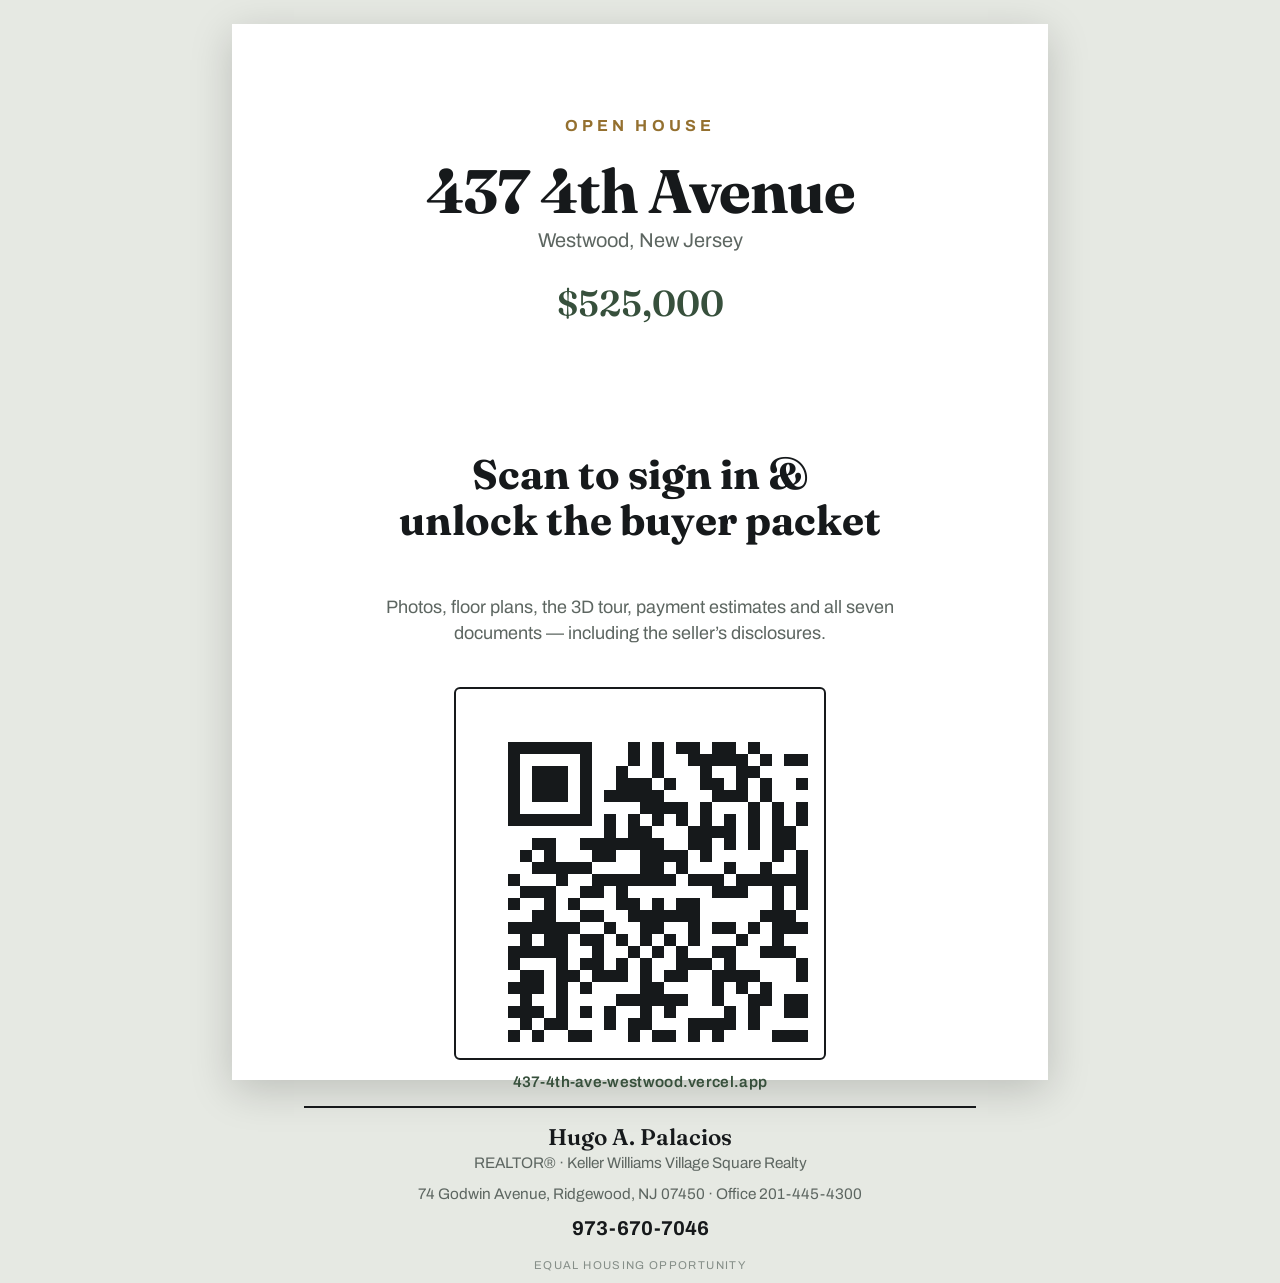
==== qr/437-open-house-sign.html @ 9fe9ed3f "Full agent identity, credentials, and a Spanish-language path - Agent section rebuilt: Keller Willia" ====
<!doctype html>
<html lang="en">
<head>
<meta charset="utf-8">
<title>Scan to Register &mdash; 437 4th Avenue</title>
<link rel="stylesheet" href="https://fonts.googleapis.com/css2?family=Archivo:wght@400;500;600;700&family=Fraunces:opsz,wght@9..144,600;9..144,700&display=swap">
<style>
  @page { size: letter portrait; margin: 0; }
  * { box-sizing: border-box; }
  body {
    margin: 0; background: #fff; color: #16191B;
    font-family: "Archivo", Helvetica, Arial, sans-serif;
    -webkit-print-color-adjust: exact; print-color-adjust: exact;
  }
  .sheet {
    width: 8.5in; height: 11in; margin: 0 auto; padding: .8in .75in .6in;
    display: flex; flex-direction: column; align-items: center; text-align: center;
  }
  .eyebrow { font-size: 12pt; font-weight: 700; letter-spacing: .26em; text-transform: uppercase; color: #94702F; }
  h1 { font-family: "Fraunces", Georgia, serif; font-size: 46pt; font-weight: 700; letter-spacing: -.02em; margin: .12in 0 0; line-height: 1; }
  .city { font-size: 15pt; color: #5D6661; margin-top: .07in; }
  .price { font-family: "Fraunces", Georgia, serif; font-size: 27pt; font-weight: 600; color: #37503C; margin-top: .1in; }
  .rule { width: 100%; height: 2px; background: #16191B; margin: .26in 0; }
  .cta { font-family: "Fraunces", Georgia, serif; font-size: 31pt; font-weight: 700; line-height: 1.1; }
  .sub { font-size: 13.5pt; color: #5D6661; margin-top: .1in; max-width: 5.6in; line-height: 1.45; }
  .qr { margin-top: .24in; padding: .17in; border: 2px solid #16191B; border-radius: 6px; background: #fff; }
  .qr svg { width: 3.5in; height: 3.5in; display: block; }
  .url { margin-top: .15in; font-size: 11.5pt; font-weight: 600; letter-spacing: .02em; color: #37503C; word-break: break-all; }
  .foot { margin-top: auto; width: 100%; border-top: 2px solid #16191B; padding-top: .16in; }
  .foot b { font-family: "Fraunces", Georgia, serif; font-size: 17pt; font-weight: 600; }
  .foot .line { font-size: 11.5pt; color: #5D6661; margin-top: .04in; }
  .foot .phone { font-size: 15pt; font-weight: 700; margin-top: .06in; }
  .eho { font-size: 8.5pt; letter-spacing: .12em; text-transform: uppercase; color: #858E88; margin-top: .12in; }
  @media screen { body { background: #E6E9E3; padding: 24px 0; } .sheet { background: #fff; box-shadow: 0 10px 40px rgba(0,0,0,.18); } }
</style>
</head>
<body>
  <div class="sheet">
    <p class="eyebrow">Open House</p>
    <h1>437 4th Avenue</h1>
    <p class="city">Westwood, New Jersey</p>
    <p class="price">$525,000</p>

    <div class="rule"></div>

    <p class="cta">Scan to sign in &amp;<br>unlock the buyer packet</p>
    <p class="sub">Photos, floor plans, the 3D tour, payment estimates and all seven
      documents &mdash; including the seller&rsquo;s disclosures.</p>

    <div class="qr"><svg xmlns="http://www.w3.org/2000/svg" width="564" height="564" class="segno"><g transform="scale(12)"><path fill="#fff" d="M0 0h47v47h-47z"/><path class="qrline" stroke="#16191b" d="M3 3.5h7m3 0h1m1 0h1m1 0h2m1 0h2m1 0h1m4 0h1m2 0h1m2 0h2m1 0h7m-41 1h1m5 0h1m3 0h1m1 0h1m2 0h5m1 0h1m1 0h3m6 0h1m1 0h1m5 0h1m-41 1h1m1 0h3m1 0h1m2 0h1m2 0h1m3 0h1m2 0h2m6 0h2m1 0h2m2 0h1m1 0h3m1 0h1m-41 1h1m1 0h3m1 0h1m2 0h3m1 0h1m2 0h2m1 0h1m1 0h1m2 0h1m1 0h2m1 0h1m2 0h1m1 0h1m1 0h3m1 0h1m-41 1h1m1 0h3m1 0h1m1 0h5m4 0h3m1 0h1m3 0h3m1 0h3m2 0h1m1 0h3m1 0h1m-41 1h1m5 0h1m4 0h4m1 0h1m3 0h1m1 0h1m1 0h1m3 0h1m1 0h3m1 0h1m5 0h1m-41 1h7m1 0h1m1 0h1m1 0h1m1 0h1m1 0h1m1 0h1m1 0h1m1 0h1m1 0h1m1 0h1m1 0h1m1 0h1m1 0h1m1 0h7m-33 1h1m1 0h2m3 0h4m1 0h1m1 0h2m4 0h2m1 0h2m-31 1h2m2 0h7m2 0h2m1 0h1m1 0h1m1 0h2m2 0h1m2 0h1m1 0h4m1 0h1m-36 1h1m1 0h1m3 0h2m2 0h4m1 0h1m5 0h1m1 0h3m1 0h1m2 0h1m1 0h4m1 0h1m1 0h1m-39 1h5m4 0h2m1 0h1m3 0h1m2 0h1m2 0h1m1 0h1m2 0h2m7 0h2m-40 1h1m3 0h1m2 0h7m1 0h3m1 0h6m7 0h1m2 0h1m3 0h2m-40 1h3m2 0h2m1 0h1m7 0h3m2 0h1m1 0h2m1 0h1m1 0h1m1 0h2m4 0h2m1 0h1m-41 1h1m2 0h1m1 0h1m3 0h2m1 0h1m1 0h2m6 0h1m1 0h3m2 0h3m2 0h2m1 0h1m2 0h1m-39 1h2m2 0h2m2 0h6m5 0h3m4 0h1m2 0h2m1 0h2m3 0h2m-41 1h6m2 0h1m2 0h2m2 0h1m1 0h2m1 0h1m1 0h3m1 0h2m2 0h1m3 0h4m1 0h2m-40 1h1m1 0h2m1 0h2m1 0h1m1 0h1m1 0h1m1 0h1m3 0h1m2 0h1m2 0h1m2 0h1m2 0h1m4 0h1m2 0h1m-40 1h5m2 0h1m2 0h1m1 0h1m1 0h1m2 0h2m2 0h3m1 0h1m1 0h1m4 0h2m1 0h1m-36 1h1m3 0h1m1 0h2m1 0h1m1 0h1m2 0h3m1 0h1m5 0h2m1 0h2m3 0h1m1 0h1m1 0h2m1 0h1m-39 1h2m1 0h2m1 0h3m1 0h1m1 0h2m2 0h4m3 0h4m1 0h1m2 0h2m1 0h1m1 0h2m-39 1h3m1 0h1m1 0h1m4 0h2m4 0h1m1 0h1m1 0h1m4 0h1m1 0h9m1 0h1m-38 1h1m2 0h1m4 0h6m2 0h1m2 0h2m1 0h3m2 0h1m1 0h3m1 0h3m2 0h2m-41 1h3m1 0h1m1 0h1m1 0h1m2 0h1m1 0h1m4 0h1m1 0h1m2 0h4m1 0h1m4 0h2m1 0h4m-39 1h1m1 0h2m3 0h1m1 0h2m3 0h4m1 0h1m5 0h2m2 0h3m1 0h1m5 0h1m-41 1h1m1 0h1m2 0h2m3 0h1m1 0h2m1 0h1m1 0h1m4 0h3m1 0h1m1 0h3m2 0h1m3 0h4m-40 1h2m1 0h1m2 0h1m5 0h1m2 0h1m1 0h1m1 0h3m1 0h4m1 0h4m1 0h1m2 0h4m-41 1h4m2 0h1m2 0h3m1 0h2m1 0h1m4 0h1m1 0h1m5 0h9m2 0h1m-39 1h4m2 0h1m4 0h4m1 0h2m2 0h2m1 0h4m2 0h2m3 0h2m2 0h1m-39 1h1m1 0h3m2 0h1m2 0h2m1 0h4m3 0h2m3 0h1m2 0h4m1 0h3m-33 1h1m2 0h1m3 0h2m4 0h2m1 0h5m2 0h2m2 0h1m2 0h1m1 0h1m1 0h1m-40 1h1m1 0h1m1 0h3m1 0h5m3 0h1m1 0h1m2 0h1m3 0h3m1 0h1m2 0h3m2 0h1m-35 1h1m1 0h1m1 0h1m1 0h3m4 0h3m1 0h2m2 0h2m1 0h1m1 0h3m2 0h1m2 0h2m1 0h1m-40 1h1m2 0h1m1 0h2m1 0h1m1 0h1m5 0h1m1 0h2m3 0h1m4 0h1m1 0h6m1 0h2m-32 1h1m1 0h3m3 0h1m2 0h3m2 0h3m1 0h1m3 0h1m3 0h1m2 0h2m-41 1h7m1 0h6m2 0h4m1 0h1m2 0h3m1 0h5m1 0h1m1 0h1m2 0h1m-40 1h1m5 0h1m2 0h1m3 0h5m3 0h1m1 0h1m1 0h3m2 0h1m1 0h1m3 0h1m3 0h1m-41 1h1m1 0h3m1 0h1m3 0h2m2 0h1m1 0h1m2 0h2m1 0h1m1 0h1m4 0h1m2 0h5m1 0h1m-39 1h1m1 0h3m1 0h1m1 0h2m2 0h4m1 0h1m2 0h4m1 0h6m5 0h1m1 0h3m-41 1h1m1 0h3m1 0h1m1 0h4m3 0h1m1 0h1m1 0h3m1 0h3m3 0h2m1 0h1m2 0h1m1 0h2m1 0h1m-41 1h1m5 0h1m2 0h1m4 0h6m2 0h1m1 0h2m2 0h1m3 0h1m3 0h1m2 0h1m-40 1h7m3 0h1m4 0h1m2 0h1m2 0h1m2 0h1m2 0h1m3 0h4m4 0h1"/></g></svg>
</div>
    <p class="url">437-4th-ave-westwood.vercel.app</p>

    <div class="foot">
      <b>Hugo A. Palacios</b>
      <p class="line">REALTOR&reg; &middot; Keller Williams Village Square Realty</p>
      <p class="line">74 Godwin Avenue, Ridgewood, NJ 07450 &middot; Office 201-445-4300</p>
      <p class="phone">973-670-7046</p>
      <p class="eho">Equal Housing Opportunity</p>
    </div>
  </div>
</body>
</html>
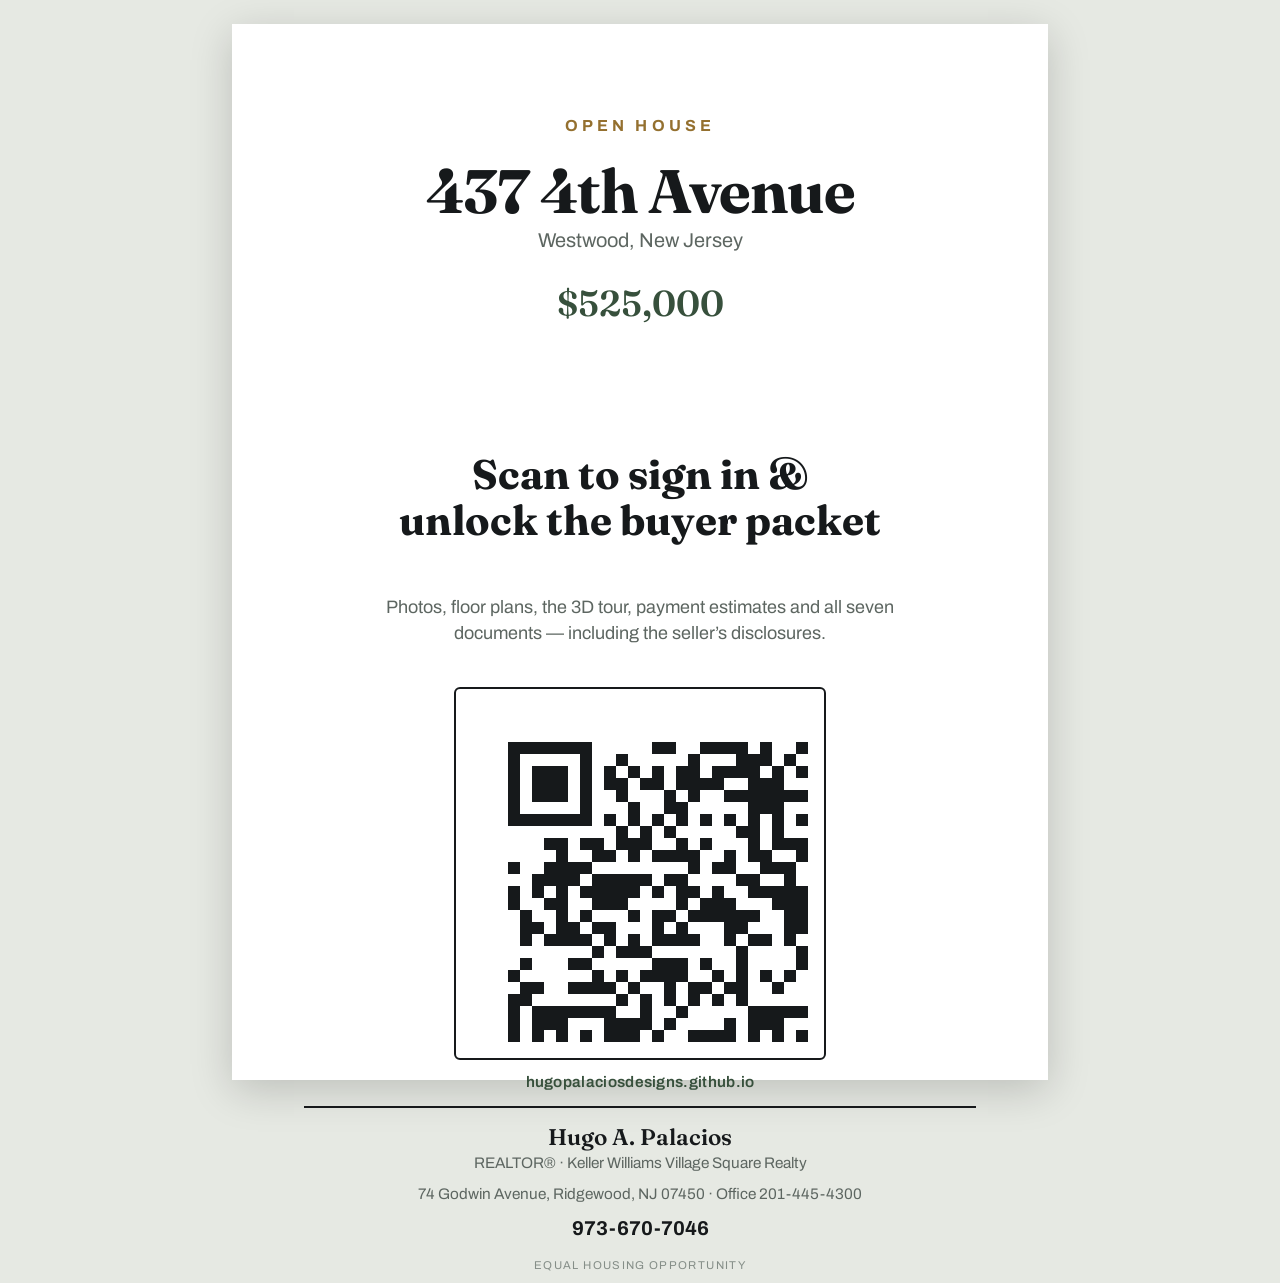
==== commit 047b4282: "Generate QR code and printable sign for the GitHub Pages URL Co-Authored-By: Claude Opus 5 <noreply@" ====
--- a/qr/437-open-house-sign.html
+++ b/qr/437-open-house-sign.html
@@ -47,9 +47,9 @@
     <p class="sub">Photos, floor plans, the 3D tour, payment estimates and all seven
       documents &mdash; including the seller&rsquo;s disclosures.</p>
 
-    <div class="qr"><svg xmlns="http://www.w3.org/2000/svg" width="564" height="564" class="segno"><g transform="scale(12)"><path fill="#fff" d="M0 0h47v47h-47z"/><path class="qrline" stroke="#16191b" d="M3 3.5h7m3 0h1m1 0h1m1 0h2m1 0h2m1 0h1m4 0h1m2 0h1m2 0h2m1 0h7m-41 1h1m5 0h1m3 0h1m1 0h1m2 0h5m1 0h1m1 0h3m6 0h1m1 0h1m5 0h1m-41 1h1m1 0h3m1 0h1m2 0h1m2 0h1m3 0h1m2 0h2m6 0h2m1 0h2m2 0h1m1 0h3m1 0h1m-41 1h1m1 0h3m1 0h1m2 0h3m1 0h1m2 0h2m1 0h1m1 0h1m2 0h1m1 0h2m1 0h1m2 0h1m1 0h1m1 0h3m1 0h1m-41 1h1m1 0h3m1 0h1m1 0h5m4 0h3m1 0h1m3 0h3m1 0h3m2 0h1m1 0h3m1 0h1m-41 1h1m5 0h1m4 0h4m1 0h1m3 0h1m1 0h1m1 0h1m3 0h1m1 0h3m1 0h1m5 0h1m-41 1h7m1 0h1m1 0h1m1 0h1m1 0h1m1 0h1m1 0h1m1 0h1m1 0h1m1 0h1m1 0h1m1 0h1m1 0h1m1 0h1m1 0h7m-33 1h1m1 0h2m3 0h4m1 0h1m1 0h2m4 0h2m1 0h2m-31 1h2m2 0h7m2 0h2m1 0h1m1 0h1m1 0h2m2 0h1m2 0h1m1 0h4m1 0h1m-36 1h1m1 0h1m3 0h2m2 0h4m1 0h1m5 0h1m1 0h3m1 0h1m2 0h1m1 0h4m1 0h1m1 0h1m-39 1h5m4 0h2m1 0h1m3 0h1m2 0h1m2 0h1m1 0h1m2 0h2m7 0h2m-40 1h1m3 0h1m2 0h7m1 0h3m1 0h6m7 0h1m2 0h1m3 0h2m-40 1h3m2 0h2m1 0h1m7 0h3m2 0h1m1 0h2m1 0h1m1 0h1m1 0h2m4 0h2m1 0h1m-41 1h1m2 0h1m1 0h1m3 0h2m1 0h1m1 0h2m6 0h1m1 0h3m2 0h3m2 0h2m1 0h1m2 0h1m-39 1h2m2 0h2m2 0h6m5 0h3m4 0h1m2 0h2m1 0h2m3 0h2m-41 1h6m2 0h1m2 0h2m2 0h1m1 0h2m1 0h1m1 0h3m1 0h2m2 0h1m3 0h4m1 0h2m-40 1h1m1 0h2m1 0h2m1 0h1m1 0h1m1 0h1m1 0h1m3 0h1m2 0h1m2 0h1m2 0h1m2 0h1m4 0h1m2 0h1m-40 1h5m2 0h1m2 0h1m1 0h1m1 0h1m2 0h2m2 0h3m1 0h1m1 0h1m4 0h2m1 0h1m-36 1h1m3 0h1m1 0h2m1 0h1m1 0h1m2 0h3m1 0h1m5 0h2m1 0h2m3 0h1m1 0h1m1 0h2m1 0h1m-39 1h2m1 0h2m1 0h3m1 0h1m1 0h2m2 0h4m3 0h4m1 0h1m2 0h2m1 0h1m1 0h2m-39 1h3m1 0h1m1 0h1m4 0h2m4 0h1m1 0h1m1 0h1m4 0h1m1 0h9m1 0h1m-38 1h1m2 0h1m4 0h6m2 0h1m2 0h2m1 0h3m2 0h1m1 0h3m1 0h3m2 0h2m-41 1h3m1 0h1m1 0h1m1 0h1m2 0h1m1 0h1m4 0h1m1 0h1m2 0h4m1 0h1m4 0h2m1 0h4m-39 1h1m1 0h2m3 0h1m1 0h2m3 0h4m1 0h1m5 0h2m2 0h3m1 0h1m5 0h1m-41 1h1m1 0h1m2 0h2m3 0h1m1 0h2m1 0h1m1 0h1m4 0h3m1 0h1m1 0h3m2 0h1m3 0h4m-40 1h2m1 0h1m2 0h1m5 0h1m2 0h1m1 0h1m1 0h3m1 0h4m1 0h4m1 0h1m2 0h4m-41 1h4m2 0h1m2 0h3m1 0h2m1 0h1m4 0h1m1 0h1m5 0h9m2 0h1m-39 1h4m2 0h1m4 0h4m1 0h2m2 0h2m1 0h4m2 0h2m3 0h2m2 0h1m-39 1h1m1 0h3m2 0h1m2 0h2m1 0h4m3 0h2m3 0h1m2 0h4m1 0h3m-33 1h1m2 0h1m3 0h2m4 0h2m1 0h5m2 0h2m2 0h1m2 0h1m1 0h1m1 0h1m-40 1h1m1 0h1m1 0h3m1 0h5m3 0h1m1 0h1m2 0h1m3 0h3m1 0h1m2 0h3m2 0h1m-35 1h1m1 0h1m1 0h1m1 0h3m4 0h3m1 0h2m2 0h2m1 0h1m1 0h3m2 0h1m2 0h2m1 0h1m-40 1h1m2 0h1m1 0h2m1 0h1m1 0h1m5 0h1m1 0h2m3 0h1m4 0h1m1 0h6m1 0h2m-32 1h1m1 0h3m3 0h1m2 0h3m2 0h3m1 0h1m3 0h1m3 0h1m2 0h2m-41 1h7m1 0h6m2 0h4m1 0h1m2 0h3m1 0h5m1 0h1m1 0h1m2 0h1m-40 1h1m5 0h1m2 0h1m3 0h5m3 0h1m1 0h1m1 0h3m2 0h1m1 0h1m3 0h1m3 0h1m-41 1h1m1 0h3m1 0h1m3 0h2m2 0h1m1 0h1m2 0h2m1 0h1m1 0h1m4 0h1m2 0h5m1 0h1m-39 1h1m1 0h3m1 0h1m1 0h2m2 0h4m1 0h1m2 0h4m1 0h6m5 0h1m1 0h3m-41 1h1m1 0h3m1 0h1m1 0h4m3 0h1m1 0h1m1 0h3m1 0h3m3 0h2m1 0h1m2 0h1m1 0h2m1 0h1m-41 1h1m5 0h1m2 0h1m4 0h6m2 0h1m1 0h2m2 0h1m3 0h1m3 0h1m2 0h1m-40 1h7m3 0h1m4 0h1m2 0h1m2 0h1m2 0h1m2 0h1m3 0h4m4 0h1"/></g></svg>
+    <div class="qr"><svg xmlns="http://www.w3.org/2000/svg" width="660" height="660" class="segno"><g transform="scale(12)"><path fill="#fff" d="M0 0h55v55h-55z"/><path class="qrline" stroke="#16191b" d="M3 3.5h7m5 0h2m2 0h4m1 0h1m2 0h1m1 0h4m4 0h1m1 0h1m3 0h1m1 0h7m-49 1h1m5 0h1m2 0h1m5 0h1m3 0h3m1 0h1m2 0h1m1 0h1m3 0h1m1 0h1m2 0h4m1 0h1m5 0h1m-49 1h1m1 0h3m1 0h1m1 0h1m1 0h1m1 0h1m1 0h2m1 0h4m1 0h1m1 0h2m1 0h3m1 0h1m5 0h1m1 0h2m1 0h1m1 0h3m1 0h1m-49 1h1m1 0h3m1 0h1m1 0h2m1 0h2m1 0h4m2 0h3m2 0h3m1 0h5m1 0h2m2 0h1m2 0h1m1 0h3m1 0h1m-49 1h1m1 0h3m1 0h1m2 0h1m3 0h1m1 0h1m2 0h9m2 0h2m1 0h2m2 0h2m4 0h1m1 0h3m1 0h1m-49 1h1m5 0h1m3 0h1m2 0h2m5 0h3m3 0h1m2 0h1m1 0h1m1 0h1m2 0h1m1 0h1m3 0h1m5 0h1m-49 1h7m1 0h1m1 0h1m1 0h1m1 0h1m1 0h1m1 0h1m1 0h1m1 0h1m1 0h1m1 0h1m1 0h1m1 0h1m1 0h1m1 0h1m1 0h1m1 0h1m1 0h1m1 0h7m-40 1h1m1 0h1m1 0h1m5 0h2m1 0h1m3 0h8m1 0h2m1 0h1m-36 1h2m1 0h2m1 0h3m2 0h1m1 0h1m3 0h1m1 0h5m2 0h1m1 0h2m1 0h1m1 0h4m5 0h2m-43 1h1m2 0h2m1 0h1m1 0h4m2 0h1m1 0h2m2 0h3m1 0h1m1 0h1m1 0h9m1 0h1m1 0h2m1 0h1m-48 1h1m2 0h4m8 0h1m1 0h2m2 0h3m2 0h1m3 0h1m1 0h1m1 0h3m3 0h2m4 0h3m-47 1h4m1 0h5m1 0h2m4 0h2m2 0h1m1 0h4m2 0h2m1 0h1m5 0h1m3 0h3m1 0h1m-49 1h1m1 0h1m1 0h1m1 0h5m1 0h1m1 0h2m1 0h1m2 0h6m1 0h3m2 0h2m2 0h2m1 0h1m4 0h2m-46 1h1m2 0h2m2 0h3m4 0h1m1 0h3m3 0h3m2 0h2m1 0h3m2 0h2m1 0h1m3 0h3m1 0h1m-46 1h1m2 0h1m1 0h1m3 0h1m1 0h2m1 0h6m2 0h2m1 0h5m2 0h1m2 0h4m1 0h1m4 0h3m-48 1h2m1 0h2m1 0h2m3 0h1m1 0h1m3 0h2m3 0h4m2 0h1m2 0h2m3 0h1m3 0h2m2 0h2m-46 1h1m1 0h4m1 0h1m1 0h1m1 0h4m2 0h1m1 0h2m1 0h1m1 0h1m2 0h1m3 0h3m1 0h1m2 0h1m2 0h3m1 0h1m-40 1h1m1 0h3m7 0h1m4 0h1m1 0h1m1 0h1m4 0h1m3 0h2m1 0h1m1 0h3m2 0h1m-47 1h1m3 0h2m5 0h3m1 0h1m2 0h1m4 0h1m1 0h1m2 0h3m1 0h2m1 0h5m2 0h4m1 0h1m-49 1h1m6 0h1m1 0h1m1 0h4m2 0h1m1 0h1m1 0h1m1 0h1m2 0h1m3 0h2m1 0h1m8 0h1m2 0h1m1 0h2m-48 1h2m2 0h4m1 0h1m2 0h1m1 0h2m1 0h2m2 0h1m2 0h3m1 0h1m6 0h1m1 0h1m3 0h1m5 0h1m-49 1h2m7 0h1m1 0h1m1 0h1m1 0h1m1 0h1m1 0h1m5 0h5m2 0h4m2 0h5m1 0h2m-46 1h1m1 0h7m2 0h1m2 0h1m5 0h7m2 0h3m1 0h2m5 0h6m2 0h1m-49 1h1m1 0h3m3 0h4m1 0h1m4 0h1m1 0h3m3 0h3m1 0h2m1 0h3m1 0h1m1 0h2m3 0h3m-47 1h1m1 0h1m1 0h1m1 0h1m1 0h3m1 0h1m2 0h4m1 0h1m1 0h1m1 0h1m1 0h1m1 0h1m1 0h3m3 0h5m1 0h1m1 0h2m1 0h1m-47 1h4m3 0h1m5 0h2m2 0h2m1 0h2m3 0h3m1 0h1m1 0h2m1 0h1m2 0h1m1 0h1m3 0h2m-42 1h5m1 0h1m1 0h3m1 0h1m1 0h3m1 0h5m1 0h1m2 0h1m1 0h1m2 0h3m1 0h5m2 0h2m-49 1h5m2 0h1m5 0h1m1 0h1m4 0h3m2 0h2m3 0h1m2 0h3m1 0h1m1 0h1m1 0h1m1 0h5m-45 1h1m2 0h1m2 0h1m1 0h1m3 0h2m2 0h2m4 0h1m5 0h3m2 0h1m2 0h3m3 0h2m1 0h1m-49 1h3m1 0h1m2 0h3m1 0h1m2 0h2m1 0h3m2 0h2m1 0h2m4 0h1m2 0h4m2 0h1m1 0h2m1 0h3m-46 1h2m2 0h1m2 0h1m2 0h1m1 0h1m2 0h1m2 0h1m1 0h1m2 0h3m2 0h1m1 0h1m2 0h1m1 0h1m1 0h2m1 0h5m1 0h1m-48 1h2m2 0h1m1 0h2m1 0h2m1 0h1m2 0h4m3 0h1m1 0h2m4 0h2m3 0h1m1 0h3m3 0h2m1 0h1m-45 1h2m1 0h1m3 0h1m4 0h1m3 0h3m1 0h2m2 0h1m2 0h1m1 0h1m2 0h1m3 0h1m3 0h2m2 0h2m-49 1h1m2 0h1m1 0h1m1 0h3m1 0h2m1 0h9m1 0h1m2 0h1m1 0h1m3 0h2m3 0h1m3 0h1m1 0h2m-46 1h3m1 0h3m4 0h1m3 0h2m3 0h1m2 0h3m2 0h1m2 0h1m2 0h1m4 0h2m1 0h1m1 0h1m1 0h3m-49 1h1m3 0h1m3 0h2m1 0h2m1 0h1m1 0h3m3 0h2m1 0h6m1 0h1m1 0h1m4 0h1m3 0h1m1 0h2m-46 1h1m2 0h1m1 0h3m1 0h1m1 0h1m1 0h2m1 0h2m1 0h2m2 0h2m1 0h3m2 0h1m3 0h1m2 0h1m3 0h1m1 0h1m2 0h1m-49 1h1m3 0h1m2 0h2m2 0h3m1 0h1m4 0h2m1 0h1m2 0h1m1 0h1m2 0h1m1 0h1m1 0h8m1 0h1m-44 1h1m3 0h3m4 0h2m1 0h2m3 0h2m2 0h1m6 0h1m3 0h1m2 0h1m2 0h3m4 0h1m-48 1h3m4 0h3m3 0h2m2 0h1m2 0h4m4 0h3m2 0h2m2 0h3m2 0h5m-48 1h3m3 0h1m3 0h2m2 0h3m1 0h2m2 0h5m1 0h1m2 0h2m3 0h9m1 0h3m-41 1h1m2 0h1m1 0h1m6 0h1m1 0h1m3 0h5m3 0h1m1 0h1m2 0h2m3 0h4m-48 1h7m1 0h1m4 0h2m2 0h2m1 0h3m1 0h1m1 0h1m3 0h1m1 0h1m1 0h1m3 0h1m1 0h1m1 0h1m1 0h3m1 0h1m-49 1h1m5 0h1m5 0h1m2 0h2m1 0h2m2 0h1m3 0h3m4 0h2m5 0h1m3 0h2m2 0h1m-49 1h1m1 0h3m1 0h1m1 0h1m2 0h1m1 0h1m2 0h1m2 0h1m2 0h5m4 0h1m3 0h2m1 0h7m3 0h1m-49 1h1m1 0h3m1 0h1m1 0h1m1 0h2m1 0h2m3 0h2m3 0h2m1 0h1m4 0h1m1 0h6m1 0h2m1 0h1m2 0h1m1 0h1m-49 1h1m1 0h3m1 0h1m2 0h2m2 0h1m2 0h1m1 0h1m2 0h1m1 0h2m3 0h2m2 0h1m1 0h2m3 0h1m3 0h2m3 0h1m-49 1h1m5 0h1m2 0h1m1 0h1m1 0h1m2 0h4m4 0h1m2 0h1m3 0h3m3 0h1m4 0h2m1 0h4m-49 1h7m4 0h1m1 0h1m1 0h2m1 0h1m4 0h1m1 0h1m1 0h1m2 0h1m1 0h2m2 0h1m1 0h3m2 0h1m1 0h1m2 0h1"/></g></svg>
 </div>
-    <p class="url">437-4th-ave-westwood.vercel.app</p>
+    <p class="url">hugopalaciosdesigns.github.io</p>
 
     <div class="foot">
       <b>Hugo A. Palacios</b>
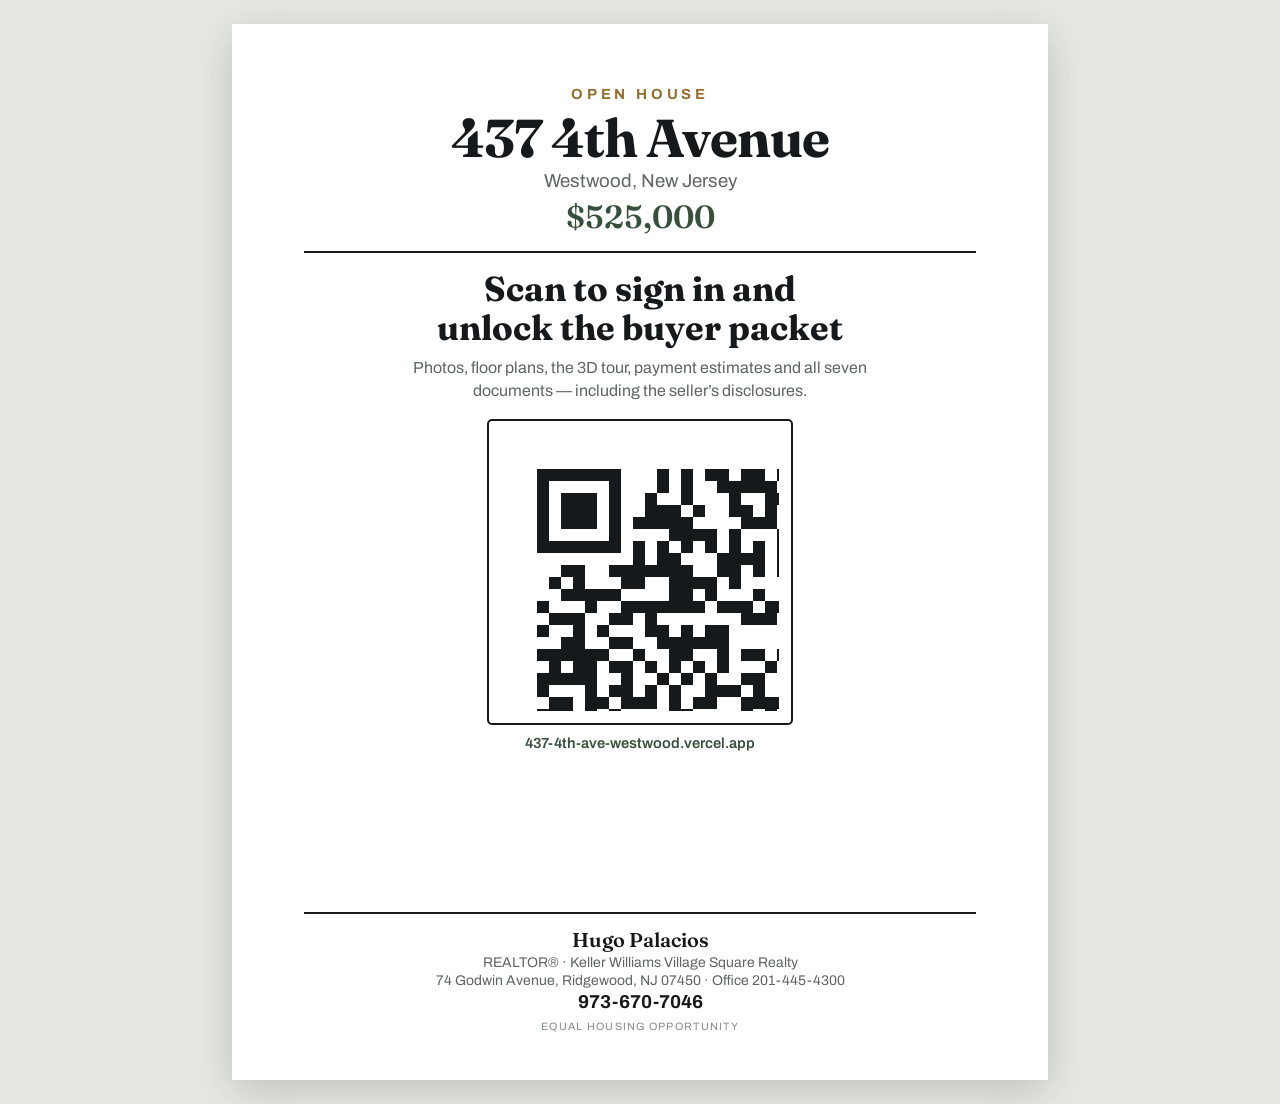
==== commit 1c6ccd55: "Fix nav bar overlap and make the open-house sign fit one page Nav: the brandmark had min-width:0 whi" ====
--- a/qr/437-open-house-sign.html
+++ b/qr/437-open-house-sign.html
@@ -5,32 +5,37 @@
 <title>Scan to Register &mdash; 437 4th Avenue</title>
 <link rel="stylesheet" href="https://fonts.googleapis.com/css2?family=Archivo:wght@400;500;600;700&family=Fraunces:opsz,wght@9..144,600;9..144,700&display=swap">
 <style>
+  /* Sized to fit US Letter with room to spare: the block below totals roughly
+     600pt inside a 709pt content box, so a font fallback or a printer that
+     rounds differently still cannot push the footer onto a second page. */
   @page { size: letter portrait; margin: 0; }
   * { box-sizing: border-box; }
+  html, body { margin: 0; padding: 0; }
   body {
-    margin: 0; background: #fff; color: #16191B;
+    background: #fff; color: #16191B;
     font-family: "Archivo", Helvetica, Arial, sans-serif;
     -webkit-print-color-adjust: exact; print-color-adjust: exact;
   }
   .sheet {
-    width: 8.5in; height: 11in; margin: 0 auto; padding: .8in .75in .6in;
+    width: 8.5in; height: 11in; margin: 0 auto; padding: .65in .75in .5in;
     display: flex; flex-direction: column; align-items: center; text-align: center;
+    overflow: hidden; break-inside: avoid;
   }
-  .eyebrow { font-size: 12pt; font-weight: 700; letter-spacing: .26em; text-transform: uppercase; color: #94702F; }
-  h1 { font-family: "Fraunces", Georgia, serif; font-size: 46pt; font-weight: 700; letter-spacing: -.02em; margin: .12in 0 0; line-height: 1; }
-  .city { font-size: 15pt; color: #5D6661; margin-top: .07in; }
-  .price { font-family: "Fraunces", Georgia, serif; font-size: 27pt; font-weight: 600; color: #37503C; margin-top: .1in; }
-  .rule { width: 100%; height: 2px; background: #16191B; margin: .26in 0; }
-  .cta { font-family: "Fraunces", Georgia, serif; font-size: 31pt; font-weight: 700; line-height: 1.1; }
-  .sub { font-size: 13.5pt; color: #5D6661; margin-top: .1in; max-width: 5.6in; line-height: 1.45; }
-  .qr { margin-top: .24in; padding: .17in; border: 2px solid #16191B; border-radius: 6px; background: #fff; }
-  .qr svg { width: 3.5in; height: 3.5in; display: block; }
-  .url { margin-top: .15in; font-size: 11.5pt; font-weight: 600; letter-spacing: .02em; color: #37503C; word-break: break-all; }
-  .foot { margin-top: auto; width: 100%; border-top: 2px solid #16191B; padding-top: .16in; }
-  .foot b { font-family: "Fraunces", Georgia, serif; font-size: 17pt; font-weight: 600; }
-  .foot .line { font-size: 11.5pt; color: #5D6661; margin-top: .04in; }
-  .foot .phone { font-size: 15pt; font-weight: 700; margin-top: .06in; }
-  .eho { font-size: 8.5pt; letter-spacing: .12em; text-transform: uppercase; color: #858E88; margin-top: .12in; }
+  .eyebrow { font-size: 11pt; font-weight: 700; letter-spacing: .26em; text-transform: uppercase; color: #94702F; margin: 0; }
+  h1 { font-family: "Fraunces", Georgia, serif; font-size: 40pt; font-weight: 700; letter-spacing: -.02em; margin: .1in 0 0; line-height: 1; }
+  .city { font-size: 14pt; color: #5D6661; margin: .06in 0 0; }
+  .price { font-family: "Fraunces", Georgia, serif; font-size: 24pt; font-weight: 600; color: #37503C; margin: .08in 0 0; line-height: 1.1; }
+  .rule { width: 100%; height: 2px; background: #16191B; margin: .18in 0; flex: none; }
+  .cta { font-family: "Fraunces", Georgia, serif; font-size: 26pt; font-weight: 700; line-height: 1.12; margin: 0; }
+  .sub { font-size: 12pt; color: #5D6661; margin: .08in 0 0; max-width: 5.3in; line-height: 1.45; }
+  .qr { margin-top: .18in; padding: .12in; border: 2px solid #16191B; border-radius: 5px; background: #fff; flex: none; }
+  .qr svg { width: 2.9in; height: 2.9in; display: block; }
+  .url { margin: .11in 0 0; font-size: 11pt; font-weight: 600; color: #37503C; word-break: break-all; }
+  .foot { margin-top: auto; width: 100%; border-top: 2px solid #16191B; padding-top: .13in; flex: none; }
+  .foot b { font-family: "Fraunces", Georgia, serif; font-size: 15pt; font-weight: 600; }
+  .foot .line { font-size: 10.5pt; color: #5D6661; margin: .03in 0 0; }
+  .foot .phone { font-size: 14pt; font-weight: 700; margin: .05in 0 0; }
+  .eho { font-size: 8pt; letter-spacing: .12em; text-transform: uppercase; color: #858E88; margin: .09in 0 0; }
   @media screen { body { background: #E6E9E3; padding: 24px 0; } .sheet { background: #fff; box-shadow: 0 10px 40px rgba(0,0,0,.18); } }
 </style>
 </head>
@@ -43,16 +48,16 @@
 
     <div class="rule"></div>
 
-    <p class="cta">Scan to sign in &amp;<br>unlock the buyer packet</p>
+    <p class="cta">Scan to sign in and<br>unlock the buyer packet</p>
     <p class="sub">Photos, floor plans, the 3D tour, payment estimates and all seven
       documents &mdash; including the seller&rsquo;s disclosures.</p>
 
-    <div class="qr"><svg xmlns="http://www.w3.org/2000/svg" width="660" height="660" class="segno"><g transform="scale(12)"><path fill="#fff" d="M0 0h55v55h-55z"/><path class="qrline" stroke="#16191b" d="M3 3.5h7m5 0h2m2 0h4m1 0h1m2 0h1m1 0h4m4 0h1m1 0h1m3 0h1m1 0h7m-49 1h1m5 0h1m2 0h1m5 0h1m3 0h3m1 0h1m2 0h1m1 0h1m3 0h1m1 0h1m2 0h4m1 0h1m5 0h1m-49 1h1m1 0h3m1 0h1m1 0h1m1 0h1m1 0h1m1 0h2m1 0h4m1 0h1m1 0h2m1 0h3m1 0h1m5 0h1m1 0h2m1 0h1m1 0h3m1 0h1m-49 1h1m1 0h3m1 0h1m1 0h2m1 0h2m1 0h4m2 0h3m2 0h3m1 0h5m1 0h2m2 0h1m2 0h1m1 0h3m1 0h1m-49 1h1m1 0h3m1 0h1m2 0h1m3 0h1m1 0h1m2 0h9m2 0h2m1 0h2m2 0h2m4 0h1m1 0h3m1 0h1m-49 1h1m5 0h1m3 0h1m2 0h2m5 0h3m3 0h1m2 0h1m1 0h1m1 0h1m2 0h1m1 0h1m3 0h1m5 0h1m-49 1h7m1 0h1m1 0h1m1 0h1m1 0h1m1 0h1m1 0h1m1 0h1m1 0h1m1 0h1m1 0h1m1 0h1m1 0h1m1 0h1m1 0h1m1 0h1m1 0h1m1 0h1m1 0h7m-40 1h1m1 0h1m1 0h1m5 0h2m1 0h1m3 0h8m1 0h2m1 0h1m-36 1h2m1 0h2m1 0h3m2 0h1m1 0h1m3 0h1m1 0h5m2 0h1m1 0h2m1 0h1m1 0h4m5 0h2m-43 1h1m2 0h2m1 0h1m1 0h4m2 0h1m1 0h2m2 0h3m1 0h1m1 0h1m1 0h9m1 0h1m1 0h2m1 0h1m-48 1h1m2 0h4m8 0h1m1 0h2m2 0h3m2 0h1m3 0h1m1 0h1m1 0h3m3 0h2m4 0h3m-47 1h4m1 0h5m1 0h2m4 0h2m2 0h1m1 0h4m2 0h2m1 0h1m5 0h1m3 0h3m1 0h1m-49 1h1m1 0h1m1 0h1m1 0h5m1 0h1m1 0h2m1 0h1m2 0h6m1 0h3m2 0h2m2 0h2m1 0h1m4 0h2m-46 1h1m2 0h2m2 0h3m4 0h1m1 0h3m3 0h3m2 0h2m1 0h3m2 0h2m1 0h1m3 0h3m1 0h1m-46 1h1m2 0h1m1 0h1m3 0h1m1 0h2m1 0h6m2 0h2m1 0h5m2 0h1m2 0h4m1 0h1m4 0h3m-48 1h2m1 0h2m1 0h2m3 0h1m1 0h1m3 0h2m3 0h4m2 0h1m2 0h2m3 0h1m3 0h2m2 0h2m-46 1h1m1 0h4m1 0h1m1 0h1m1 0h4m2 0h1m1 0h2m1 0h1m1 0h1m2 0h1m3 0h3m1 0h1m2 0h1m2 0h3m1 0h1m-40 1h1m1 0h3m7 0h1m4 0h1m1 0h1m1 0h1m4 0h1m3 0h2m1 0h1m1 0h3m2 0h1m-47 1h1m3 0h2m5 0h3m1 0h1m2 0h1m4 0h1m1 0h1m2 0h3m1 0h2m1 0h5m2 0h4m1 0h1m-49 1h1m6 0h1m1 0h1m1 0h4m2 0h1m1 0h1m1 0h1m1 0h1m2 0h1m3 0h2m1 0h1m8 0h1m2 0h1m1 0h2m-48 1h2m2 0h4m1 0h1m2 0h1m1 0h2m1 0h2m2 0h1m2 0h3m1 0h1m6 0h1m1 0h1m3 0h1m5 0h1m-49 1h2m7 0h1m1 0h1m1 0h1m1 0h1m1 0h1m1 0h1m5 0h5m2 0h4m2 0h5m1 0h2m-46 1h1m1 0h7m2 0h1m2 0h1m5 0h7m2 0h3m1 0h2m5 0h6m2 0h1m-49 1h1m1 0h3m3 0h4m1 0h1m4 0h1m1 0h3m3 0h3m1 0h2m1 0h3m1 0h1m1 0h2m3 0h3m-47 1h1m1 0h1m1 0h1m1 0h1m1 0h3m1 0h1m2 0h4m1 0h1m1 0h1m1 0h1m1 0h1m1 0h1m1 0h3m3 0h5m1 0h1m1 0h2m1 0h1m-47 1h4m3 0h1m5 0h2m2 0h2m1 0h2m3 0h3m1 0h1m1 0h2m1 0h1m2 0h1m1 0h1m3 0h2m-42 1h5m1 0h1m1 0h3m1 0h1m1 0h3m1 0h5m1 0h1m2 0h1m1 0h1m2 0h3m1 0h5m2 0h2m-49 1h5m2 0h1m5 0h1m1 0h1m4 0h3m2 0h2m3 0h1m2 0h3m1 0h1m1 0h1m1 0h1m1 0h5m-45 1h1m2 0h1m2 0h1m1 0h1m3 0h2m2 0h2m4 0h1m5 0h3m2 0h1m2 0h3m3 0h2m1 0h1m-49 1h3m1 0h1m2 0h3m1 0h1m2 0h2m1 0h3m2 0h2m1 0h2m4 0h1m2 0h4m2 0h1m1 0h2m1 0h3m-46 1h2m2 0h1m2 0h1m2 0h1m1 0h1m2 0h1m2 0h1m1 0h1m2 0h3m2 0h1m1 0h1m2 0h1m1 0h1m1 0h2m1 0h5m1 0h1m-48 1h2m2 0h1m1 0h2m1 0h2m1 0h1m2 0h4m3 0h1m1 0h2m4 0h2m3 0h1m1 0h3m3 0h2m1 0h1m-45 1h2m1 0h1m3 0h1m4 0h1m3 0h3m1 0h2m2 0h1m2 0h1m1 0h1m2 0h1m3 0h1m3 0h2m2 0h2m-49 1h1m2 0h1m1 0h1m1 0h3m1 0h2m1 0h9m1 0h1m2 0h1m1 0h1m3 0h2m3 0h1m3 0h1m1 0h2m-46 1h3m1 0h3m4 0h1m3 0h2m3 0h1m2 0h3m2 0h1m2 0h1m2 0h1m4 0h2m1 0h1m1 0h1m1 0h3m-49 1h1m3 0h1m3 0h2m1 0h2m1 0h1m1 0h3m3 0h2m1 0h6m1 0h1m1 0h1m4 0h1m3 0h1m1 0h2m-46 1h1m2 0h1m1 0h3m1 0h1m1 0h1m1 0h2m1 0h2m1 0h2m2 0h2m1 0h3m2 0h1m3 0h1m2 0h1m3 0h1m1 0h1m2 0h1m-49 1h1m3 0h1m2 0h2m2 0h3m1 0h1m4 0h2m1 0h1m2 0h1m1 0h1m2 0h1m1 0h1m1 0h8m1 0h1m-44 1h1m3 0h3m4 0h2m1 0h2m3 0h2m2 0h1m6 0h1m3 0h1m2 0h1m2 0h3m4 0h1m-48 1h3m4 0h3m3 0h2m2 0h1m2 0h4m4 0h3m2 0h2m2 0h3m2 0h5m-48 1h3m3 0h1m3 0h2m2 0h3m1 0h2m2 0h5m1 0h1m2 0h2m3 0h9m1 0h3m-41 1h1m2 0h1m1 0h1m6 0h1m1 0h1m3 0h5m3 0h1m1 0h1m2 0h2m3 0h4m-48 1h7m1 0h1m4 0h2m2 0h2m1 0h3m1 0h1m1 0h1m3 0h1m1 0h1m1 0h1m3 0h1m1 0h1m1 0h1m1 0h3m1 0h1m-49 1h1m5 0h1m5 0h1m2 0h2m1 0h2m2 0h1m3 0h3m4 0h2m5 0h1m3 0h2m2 0h1m-49 1h1m1 0h3m1 0h1m1 0h1m2 0h1m1 0h1m2 0h1m2 0h1m2 0h5m4 0h1m3 0h2m1 0h7m3 0h1m-49 1h1m1 0h3m1 0h1m1 0h1m1 0h2m1 0h2m3 0h2m3 0h2m1 0h1m4 0h1m1 0h6m1 0h2m1 0h1m2 0h1m1 0h1m-49 1h1m1 0h3m1 0h1m2 0h2m2 0h1m2 0h1m1 0h1m2 0h1m1 0h2m3 0h2m2 0h1m1 0h2m3 0h1m3 0h2m3 0h1m-49 1h1m5 0h1m2 0h1m1 0h1m1 0h1m2 0h4m4 0h1m2 0h1m3 0h3m3 0h1m4 0h2m1 0h4m-49 1h7m4 0h1m1 0h1m1 0h2m1 0h1m4 0h1m1 0h1m1 0h1m2 0h1m1 0h2m2 0h1m1 0h3m2 0h1m1 0h1m2 0h1"/></g></svg>
+    <div class="qr"><svg xmlns="http://www.w3.org/2000/svg" width="564" height="564" class="segno"><g transform="scale(12)"><path fill="#fff" d="M0 0h47v47h-47z"/><path class="qrline" stroke="#16191b" d="M3 3.5h7m3 0h1m1 0h1m1 0h2m1 0h2m1 0h1m4 0h1m2 0h1m2 0h2m1 0h7m-41 1h1m5 0h1m3 0h1m1 0h1m2 0h5m1 0h1m1 0h3m6 0h1m1 0h1m5 0h1m-41 1h1m1 0h3m1 0h1m2 0h1m2 0h1m3 0h1m2 0h2m6 0h2m1 0h2m2 0h1m1 0h3m1 0h1m-41 1h1m1 0h3m1 0h1m2 0h3m1 0h1m2 0h2m1 0h1m1 0h1m2 0h1m1 0h2m1 0h1m2 0h1m1 0h1m1 0h3m1 0h1m-41 1h1m1 0h3m1 0h1m1 0h5m4 0h3m1 0h1m3 0h3m1 0h3m2 0h1m1 0h3m1 0h1m-41 1h1m5 0h1m4 0h4m1 0h1m3 0h1m1 0h1m1 0h1m3 0h1m1 0h3m1 0h1m5 0h1m-41 1h7m1 0h1m1 0h1m1 0h1m1 0h1m1 0h1m1 0h1m1 0h1m1 0h1m1 0h1m1 0h1m1 0h1m1 0h1m1 0h1m1 0h7m-33 1h1m1 0h2m3 0h4m1 0h1m1 0h2m4 0h2m1 0h2m-31 1h2m2 0h7m2 0h2m1 0h1m1 0h1m1 0h2m2 0h1m2 0h1m1 0h4m1 0h1m-36 1h1m1 0h1m3 0h2m2 0h4m1 0h1m5 0h1m1 0h3m1 0h1m2 0h1m1 0h4m1 0h1m1 0h1m-39 1h5m4 0h2m1 0h1m3 0h1m2 0h1m2 0h1m1 0h1m2 0h2m7 0h2m-40 1h1m3 0h1m2 0h7m1 0h3m1 0h6m7 0h1m2 0h1m3 0h2m-40 1h3m2 0h2m1 0h1m7 0h3m2 0h1m1 0h2m1 0h1m1 0h1m1 0h2m4 0h2m1 0h1m-41 1h1m2 0h1m1 0h1m3 0h2m1 0h1m1 0h2m6 0h1m1 0h3m2 0h3m2 0h2m1 0h1m2 0h1m-39 1h2m2 0h2m2 0h6m5 0h3m4 0h1m2 0h2m1 0h2m3 0h2m-41 1h6m2 0h1m2 0h2m2 0h1m1 0h2m1 0h1m1 0h3m1 0h2m2 0h1m3 0h4m1 0h2m-40 1h1m1 0h2m1 0h2m1 0h1m1 0h1m1 0h1m1 0h1m3 0h1m2 0h1m2 0h1m2 0h1m2 0h1m4 0h1m2 0h1m-40 1h5m2 0h1m2 0h1m1 0h1m1 0h1m2 0h2m2 0h3m1 0h1m1 0h1m4 0h2m1 0h1m-36 1h1m3 0h1m1 0h2m1 0h1m1 0h1m2 0h3m1 0h1m5 0h2m1 0h2m3 0h1m1 0h1m1 0h2m1 0h1m-39 1h2m1 0h2m1 0h3m1 0h1m1 0h2m2 0h4m3 0h4m1 0h1m2 0h2m1 0h1m1 0h2m-39 1h3m1 0h1m1 0h1m4 0h2m4 0h1m1 0h1m1 0h1m4 0h1m1 0h9m1 0h1m-38 1h1m2 0h1m4 0h6m2 0h1m2 0h2m1 0h3m2 0h1m1 0h3m1 0h3m2 0h2m-41 1h3m1 0h1m1 0h1m1 0h1m2 0h1m1 0h1m4 0h1m1 0h1m2 0h4m1 0h1m4 0h2m1 0h4m-39 1h1m1 0h2m3 0h1m1 0h2m3 0h4m1 0h1m5 0h2m2 0h3m1 0h1m5 0h1m-41 1h1m1 0h1m2 0h2m3 0h1m1 0h2m1 0h1m1 0h1m4 0h3m1 0h1m1 0h3m2 0h1m3 0h4m-40 1h2m1 0h1m2 0h1m5 0h1m2 0h1m1 0h1m1 0h3m1 0h4m1 0h4m1 0h1m2 0h4m-41 1h4m2 0h1m2 0h3m1 0h2m1 0h1m4 0h1m1 0h1m5 0h9m2 0h1m-39 1h4m2 0h1m4 0h4m1 0h2m2 0h2m1 0h4m2 0h2m3 0h2m2 0h1m-39 1h1m1 0h3m2 0h1m2 0h2m1 0h4m3 0h2m3 0h1m2 0h4m1 0h3m-33 1h1m2 0h1m3 0h2m4 0h2m1 0h5m2 0h2m2 0h1m2 0h1m1 0h1m1 0h1m-40 1h1m1 0h1m1 0h3m1 0h5m3 0h1m1 0h1m2 0h1m3 0h3m1 0h1m2 0h3m2 0h1m-35 1h1m1 0h1m1 0h1m1 0h3m4 0h3m1 0h2m2 0h2m1 0h1m1 0h3m2 0h1m2 0h2m1 0h1m-40 1h1m2 0h1m1 0h2m1 0h1m1 0h1m5 0h1m1 0h2m3 0h1m4 0h1m1 0h6m1 0h2m-32 1h1m1 0h3m3 0h1m2 0h3m2 0h3m1 0h1m3 0h1m3 0h1m2 0h2m-41 1h7m1 0h6m2 0h4m1 0h1m2 0h3m1 0h5m1 0h1m1 0h1m2 0h1m-40 1h1m5 0h1m2 0h1m3 0h5m3 0h1m1 0h1m1 0h3m2 0h1m1 0h1m3 0h1m3 0h1m-41 1h1m1 0h3m1 0h1m3 0h2m2 0h1m1 0h1m2 0h2m1 0h1m1 0h1m4 0h1m2 0h5m1 0h1m-39 1h1m1 0h3m1 0h1m1 0h2m2 0h4m1 0h1m2 0h4m1 0h6m5 0h1m1 0h3m-41 1h1m1 0h3m1 0h1m1 0h4m3 0h1m1 0h1m1 0h3m1 0h3m3 0h2m1 0h1m2 0h1m1 0h2m1 0h1m-41 1h1m5 0h1m2 0h1m4 0h6m2 0h1m1 0h2m2 0h1m3 0h1m3 0h1m2 0h1m-40 1h7m3 0h1m4 0h1m2 0h1m2 0h1m2 0h1m2 0h1m3 0h4m4 0h1"/></g></svg>
 </div>
-    <p class="url">hugopalaciosdesigns.github.io</p>
+    <p class="url">437-4th-ave-westwood.vercel.app</p>
 
     <div class="foot">
-      <b>Hugo A. Palacios</b>
+      <b>Hugo Palacios</b>
       <p class="line">REALTOR&reg; &middot; Keller Williams Village Square Realty</p>
       <p class="line">74 Godwin Avenue, Ridgewood, NJ 07450 &middot; Office 201-445-4300</p>
       <p class="phone">973-670-7046</p>
